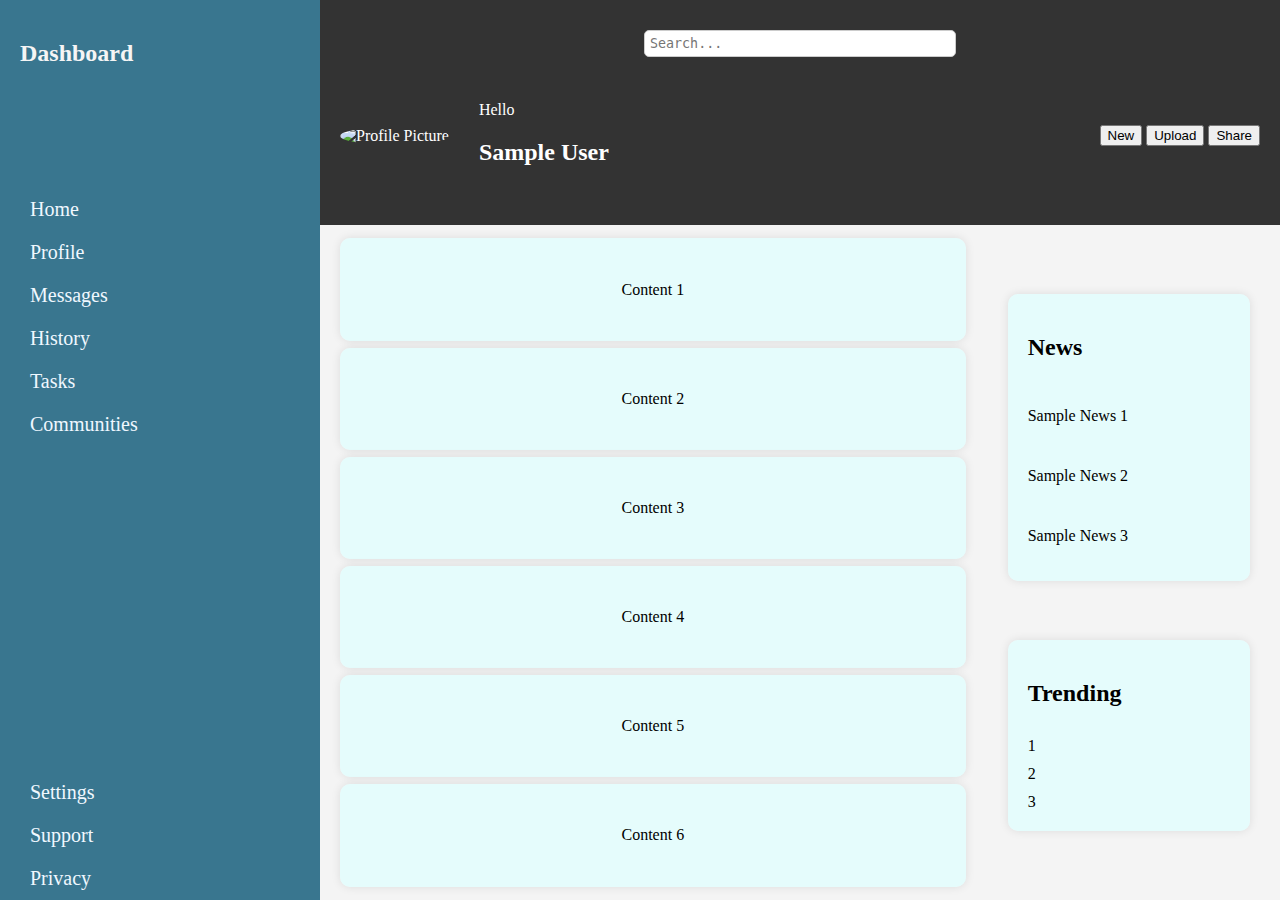
==== Dashboard/index.html @ 2f4f8065 "Dashboard Project" ====
<!DOCTYPE html>
<html lang="en">
<head>
    <meta charset="UTF-8">
    <meta name="viewport" content="width=device-width, initial-scale=1.0">
    <title>Dashboard</title>
    <link rel="stylesheet" href="style.css">
</head>
<body>
    <div class="container">
        <header>
            <div class="search-bar">
                <div class="search-icon"></div>
                <input type="text" placeholder="Search..." id="search">
                <div class="top-profile"></div>
            </div>
            <div class="profile">
                <div class="profile-pic">
                    <img src="#" alt="Profile Picture">
                    <div>
                        <p>Hello</p>
                        <h2>Sample User</h2>
                    </div>
                </div>
                <div class="profile-buttons">
                    <button>New</button>
                    <button>Upload</button>
                    <button>Share</button>
                </div>
            </div>
            
        </header>
        <sidebar>
            <h2>Dashboard</h2>
            <div class="nav">
                <div class="nav-item"><span>Home</span></div>
                <div class="nav-item"><span>Profile</span></div>
                <div class="nav-item"><span>Messages</span></div>
                <div class="nav-item"><span>History</span></div>
                <div class="nav-item"><span>Tasks</span></div>
                <div class="nav-item"><span>Communities</span></div>
            </div>
            <div></div>
            <div></div>
            <div></div>
            <div class="settings">
                <div class="nav-settings"><span>Settings</span></div>
                <div class="nav-settings"><span>Support</span></div>
                <div class="nav-settings"><span>Privacy</span></div>
            </div>
        </sidebar>
        <main>
            
            <div class="content-container">
                <div class="content-main">Content 1</div>
                <div class="content-main">Content 2</div>
                <div class="content-main">Content 3</div>
                <div class="content-main">Content 4</div>
                <div class="content-main">Content 5</div>
                <div class="content-main">Content 6</div>
            </div>
            <div class="content-side">
                <div class="news">
                    <h2>News</h2>
                    <div class="news-item">
                        <p>Sample News 1</p>
                    </div>
                    <div class="news-item">
                        <p>Sample News 2</p>
                    </div>
                    <div class="news-item">
                        <p>Sample News 3</p>
                    </div>
                </div>
                <div class="trend">
                    <h2>Trending</h2>
                    <div>1</div>
                    <div>2</div>
                    <div>3</div>
                </div>
            </div>
        </main>
    </div>    
</body>
</html>
---- Dashboard/style.css ----
body{
    padding: 0;
    margin: 0;
}
html{
    padding: 0;
    margin: 0;
    box-sizing: border-box;
    border: none;
    font-family: verdana;
}
.container{
    display: grid;
    height: 100vh;
    width: 100vw;
    grid-template-columns: 1fr 3fr;
    grid-template-rows: 1fr 3fr;
}
header{
    grid-column: 2/ 3;
    grid-row: 1 / 2;
    background-color: #333;
    color: white;
    padding: 0;
    margin: 0;
}
main{
    grid-column: 2 / 3;
    grid-row: 2 / 3;
    background-color: #f4f4f4;
    padding: 20px;
}
sidebar{
    grid-column: 1 / 2;
    grid-row: 1 / 3;
    background-color: #39768f;
 
    display: flex;
    flex-direction: column; 
    gap: 20px;
    font-family: Verdana;
    color: aliceblue;
    font-size: 20px;
    
    justify-content: space-between;
}
sidebar > h2{
    color: whitesmoke;
    font-size: 24px;
    font-family: Tahoma;
    padding: 20px;
}
.nav,.settings{
    display: flex;
    flex-direction: column;
    cursor: pointer;

}
.nav-item:hover,.nav-settings:hover{
    background-color: #2b4f6d;
    scale: 1.06;
    transition: 300ms;
    animation: ease-in-out;

}
.nav-item,.nav-settings{
    padding: 10px;
}
span{
    padding-left: 20px;
}
header{
    padding: 20px;
    display: flex;
    justify-content: space-between;
    flex-direction: column;
}
.profile{
    display: flex;
    flex-direction: row;
    flex-grow: 2;
    justify-content: space-between;
    align-items: center;
}
.search-bar{
    display: flex;
    flex-direction: row;
    justify-content: space-between;
    align-items: center;
    flex-grow: 1;
}
.search-bar input{
    
    padding: 5px;
    border-radius: 5px;
    border: 1px solid #ccc;
    width:300px;
    font-family: monospace;
}
.profile-pic{
    display: flex;
    flex-direction: row;
    align-content: center;
    align-items: center;
    gap: 30px;
}
.profile-pic img{
    width: fit-content;
    height: fit-content;
    border-radius: 50%;
}
main{
    display: flex;
    flex-direction: row;
    gap: 2rem;
}
.content-container{
    flex-grow: 3;
    display: grid;
    grid-template-columns: repeat(auto-fit,minmax(20rem,1fr));
    gap: 20px;
    align-items: center;
}
.content-side{
    flex-grow: 1;
    display: flex;
    flex-direction: column;
    gap: 20px;
}
.content-main{
    display: flex;
    flex-direction: column;
    gap: 10px;
    background-color: rgba(224, 255, 255, 0.747);
    padding: 20px;
    border-radius: 10px;
    box-shadow: 0 0 10px rgba(0, 0, 0, 0.1);
    align-items: center;
    justify-content: center;
    height: 70%;
}
.content-side{
    display: flex;
    flex-direction: column;
    align-items: space-between;
    justify-content: space-evenly;
    padding: 10px;
 
}
.trend{
    display: flex;
    flex-direction: column;
    gap: 10px;
    background-color: rgba(224, 255, 255, 0.747);
    padding: 20px;
    border-radius: 10px;
    box-shadow: 0 0 10px rgba(0, 0, 0, 0.1);
}
.news{
    display: flex;
    flex-direction: column;
    gap: 10px;
    background-color: rgba(224, 255, 255, 0.747);
    padding: 20px;
    border-radius: 10px;
    box-shadow: 0 0 10px rgba(0, 0, 0, 0.1);
}
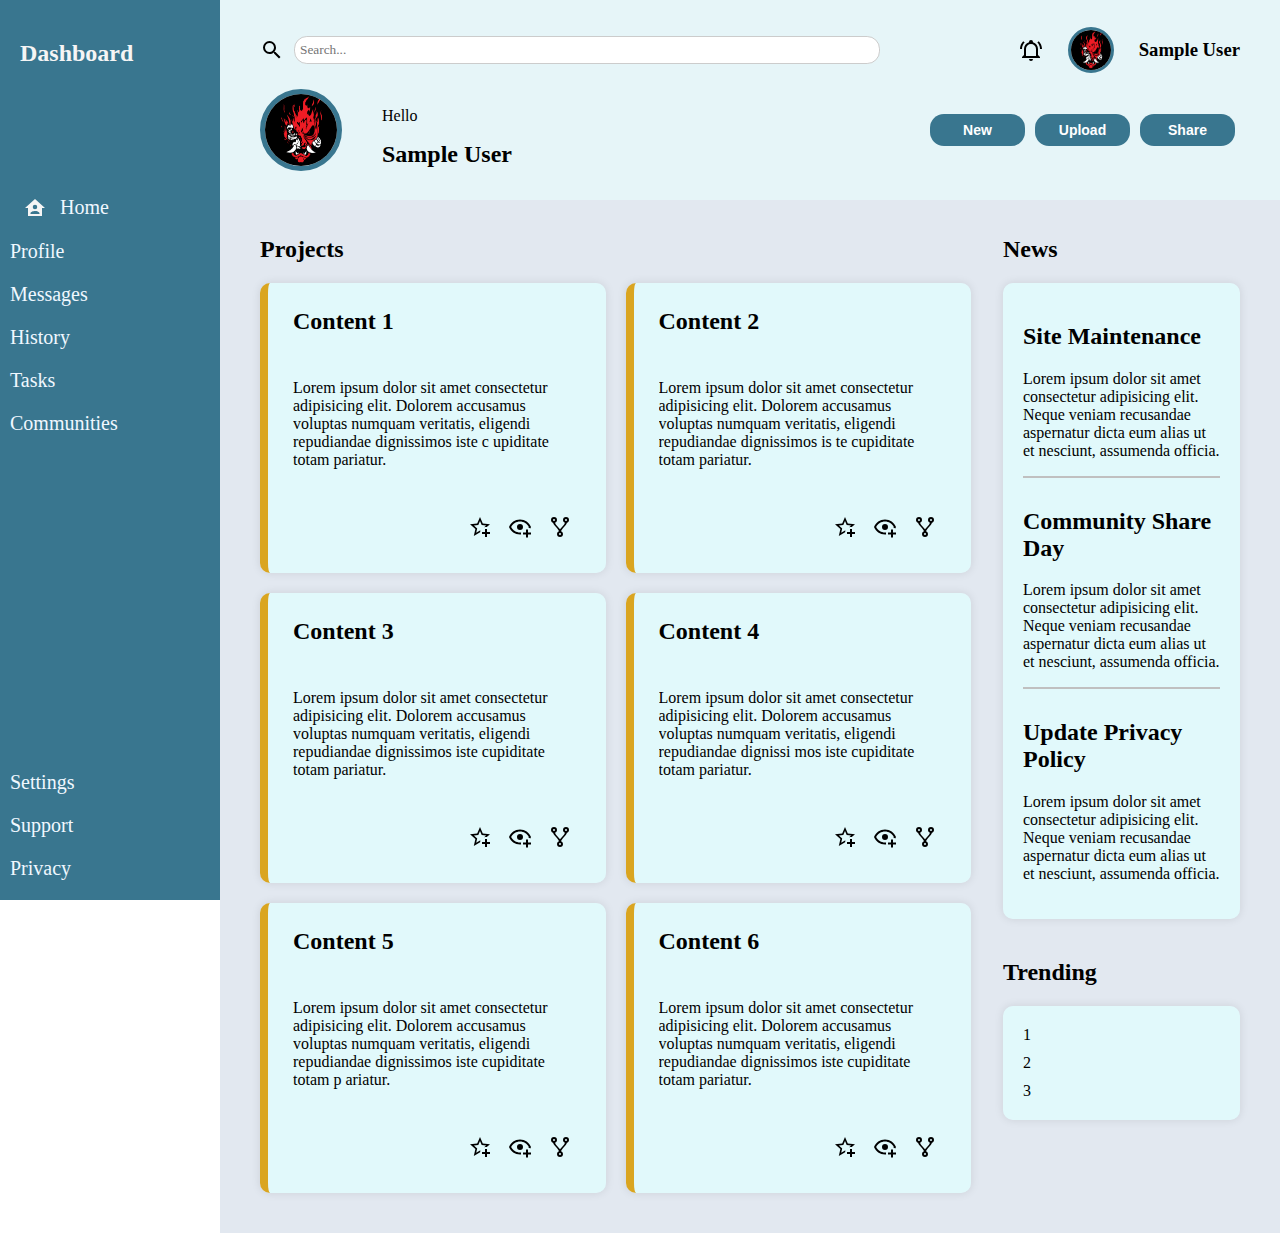
==== commit 2b485c97: "added SVG and fixed main content display" ====
--- a/Dashboard/index.html
+++ b/Dashboard/index.html
@@ -10,14 +10,20 @@
     <div class="container">
         <header>
             <div class="search-bar">
-                <div class="search-icon"></div>
-                <input type="text" placeholder="Search..." id="search">
-                <div class="top-profile"></div>
+                <div class="top-search">
+                    <div class="search-icon"></div>
+                    <input type="text" placeholder="Search..." id="search">
+                </div>
+                <div class="top-profile"> 
+                    <div class="alert icon"></div>
+                    <img src="images/profile-pic.jpg" class="profile-pic-img" id="profile-pic-small"/>
+                    <h3 class="username">Sample User</h3>
+                </div>
             </div>
             <div class="profile">
                 <div class="profile-pic">
-                    <img src="#" alt="Profile Picture">
-                    <div>
+                    <img src="images/profile-pic.jpg" alt="Profile Picture" class="profile-pic-img">
+                    <div class="welcome-message">
                         <p>Hello</p>
                         <h2>Sample User</h2>
                     </div>
@@ -33,7 +39,7 @@
         <sidebar>
             <h2>Dashboard</h2>
             <div class="nav">
-                <div class="nav-item"><span>Home</span></div>
+                <div class="nav-item"><div class="home-icon" id="icon"></div><span>Home</span></div>
                 <div class="nav-item"><span>Profile</span></div>
                 <div class="nav-item"><span>Messages</span></div>
                 <div class="nav-item"><span>History</span></div>
@@ -50,33 +56,144 @@
             </div>
         </sidebar>
         <main>
-            
-            <div class="content-container">
-                <div class="content-main">Content 1</div>
-                <div class="content-main">Content 2</div>
-                <div class="content-main">Content 3</div>
-                <div class="content-main">Content 4</div>
-                <div class="content-main">Content 5</div>
-                <div class="content-main">Content 6</div>
+            <div class="content-right"><h2>Projects</h2>
+                <div class="content-container">
+                    <div class="content-main">
+                        <h2>Content 1</h2>
+                        <p>Lorem ipsum dolor sit amet consectetur adipisicing elit.
+                            Dolorem accusamus voluptas numquam veritatis, eligendi 
+                            repudiandae dignissimos iste c
+                            upiditate totam 
+                            pariatur.</p>
+                        <div class="action-buttons">
+                            <div class="icon star">
+                                
+                            </div>
+                            <div class="icon view">
+
+                            </div>
+                            <div class="icon fork">
+
+                            </div>
+                        </div>
+
+                    </div>
+                    <div class="content-main">
+                        <h2>Content 2</h2>
+                        <p>Lorem ipsum dolor sit amet consectetur adipisicing elit.
+                            Dolorem accusamus voluptas numquam veritatis, eligendi 
+                            repudiandae dignissimos is
+                            te cupiditate totam pariatur.</p>
+                        <div class="action-buttons">
+                            <div class="icon star">
+                                
+                            </div>
+                            <div class="icon view">
+
+                            </div>
+                            <div class="icon fork">
+
+                            </div>
+                        </div>
+                    </div>
+                    <div class="content-main">
+                        <h2>Content 3</h2>
+                        <p>Lorem ipsum dolor sit amet consectetur adipisicing elit.
+                            Dolorem accusamus voluptas numquam veritatis, eligendi 
+                            repudiandae dignissimos 
+                            iste cupiditate totam pariatur.</p>
+                        <div class="action-buttons">
+                            <div class="icon star">
+                                
+                            </div>
+                            <div class="icon view">
+
+                            </div>
+                            <div class="icon fork">
+
+                            </div>
+                        </div>
+                    </div>
+                    <div class="content-main">
+                        <h2>Content 4</h2>
+                        <p>Lorem ipsum dolor sit amet consectetur adipisicing elit.
+                            Dolorem accusamus voluptas numquam veritatis, eligendi 
+                            repudiandae dignissi
+                            mos iste cupiditate totam pariatur.</p>
+                        <div class="action-buttons">
+                            <div class="icon star">
+                                
+                            </div>
+                            <div class="icon view">
+
+                            </div>
+                            <div class="icon fork">
+
+                            </div>
+                        </div>
+                    </div>
+                    <div class="content-main">
+                        <h2>Content 5</h2>
+                        <p>Lorem ipsum dolor sit amet consectetur adipisicing elit.
+                            Dolorem accusamus voluptas numquam veritatis, eligendi 
+                            repudiandae dignissimos iste cupiditate totam p
+                            ariatur.</p>
+                        <div class="action-buttons">
+                            <div class="icon star">
+                                
+                            </div>
+                            <div class="icon view">
+
+                            </div>
+                            <div class="icon fork">
+
+                            </div>
+                        </div>
+                    </div>
+                    <div class="content-main">
+                        <h2>Content 6</h2>
+                        <p>Lorem ipsum dolor sit amet consectetur adipisicing elit.
+                            Dolorem accusamus voluptas numquam veritatis, eligendi 
+                            repudiandae dignissimos iste cupiditate totam pariatur.</p>
+                        <div class="action-buttons">
+                            <div class="icon star">
+                                
+                            </div>
+                            <div class="icon view">
+
+                            </div>
+                            <div class="icon fork">
+
+                            </div>
+                        </div>
+                    </div>
+                </div>
             </div>
             <div class="content-side">
-                <div class="news">
+                <div>
                     <h2>News</h2>
-                    <div class="news-item">
-                        <p>Sample News 1</p>
-                    </div>
-                    <div class="news-item">
-                        <p>Sample News 2</p>
-                    </div>
-                    <div class="news-item">
-                        <p>Sample News 3</p>
-                    </div>
-                </div>
-                <div class="trend">
-                    <h2>Trending</h2>
-                    <div>1</div>
-                    <div>2</div>
-                    <div>3</div>
+                    <div class="news">
+                        <div class="news-item">
+                            <h2>Site Maintenance</h2>
+                            <p>Lorem ipsum dolor sit amet consectetur adipisicing elit. Neque veniam recusandae aspernatur dicta eum alias ut et nesciunt, assumenda officia.</p>
+                        </div>
+                        <div class="news-item">
+                            <h2>Community Share Day</h2>
+                            <p>Lorem ipsum dolor sit amet consectetur adipisicing elit. Neque veniam recusandae aspernatur dicta eum alias ut et nesciunt, assumenda officia.</p>
+                        </div>
+                        <div class="news-item">
+                            <h2>Update Privacy Policy</h2>
+                            <p>Lorem ipsum dolor sit amet consectetur adipisicing elit. Neque veniam recusandae aspernatur dicta eum alias ut et nesciunt, assumenda officia.</p>
+                        </div>
+                    </div>
+                </div>
+                <div>
+                    <h2>Trending</h2>                
+                    <div class="trend">                    
+                        <div>1</div>
+                        <div>2</div>
+                        <div>3</div>
+                    </div>
                 </div>
             </div>
         </main>
--- a/Dashboard/style.css
+++ b/Dashboard/style.css
@@ -11,38 +11,51 @@
 }
 .container{
     display: grid;
-    height: 100vh;
-    width: 100vw;
-    grid-template-columns: 1fr 3fr;
-    grid-template-rows: 1fr 3fr;
+    min-height: 100vh;
+    max-width: 2000px;
+    grid-template-columns: 220px 3fr;
+    grid-template-rows: 200px 3fr;
+    padding: 0;
+    margin:0 auto;
 }
 header{
     grid-column: 2/ 3;
     grid-row: 1 / 2;
-    background-color: #333;
-    color: white;
-    padding: 0;
+    background-color: rgb(230, 245, 248);
+    color: black;
+    padding: 20px 40px;
     margin: 0;
+    box-shadow: 0 0 10px rgba(0, 0, 0, 0.1);
+  
+    display: flex;
+    justify-content: space-between;
+    flex-direction: column;
 }
 main{
     grid-column: 2 / 3;
     grid-row: 2 / 3;
-    background-color: #f4f4f4;
-    padding: 20px;
+    background-color: rgb(226, 232, 240);
+    padding: 2.5rem;
+    display: flex;
+    flex-direction: row;
+    gap: 2rem;
+    padding-top: 1rem;
 }
 sidebar{
     grid-column: 1 / 2;
     grid-row: 1 / 3;
     background-color: #39768f;
- 
+    position: fixed; 
     display: flex;
     flex-direction: column; 
     gap: 20px;
     font-family: Verdana;
     color: aliceblue;
-    font-size: 20px;
-    
-    justify-content: space-between;
+    font-size: 20px;    
+    justify-content: space-between;
+    height: 100%;
+    width: 220px;
+    overflow: hidden;
 }
 sidebar > h2{
     color: whitesmoke;
@@ -53,49 +66,58 @@
 .nav,.settings{
     display: flex;
     flex-direction: column;
-    cursor: pointer;
-
+    cursor: pointer;   
+}
+.settings{
+    padding-bottom:10px ;
 }
 .nav-item:hover,.nav-settings:hover{
     background-color: #2b4f6d;
     scale: 1.06;
     transition: 300ms;
-    animation: ease-in-out;
+
 
 }
 .nav-item,.nav-settings{
     padding: 10px;
+    transition: all 300ms;
+    display: flex;
+    align-items: flex-start;
 }
 span{
-    padding-left: 20px;
-}
-header{
-    padding: 20px;
-    display: flex;
-    justify-content: space-between;
-    flex-direction: column;
-}
+    padding-left: 0;
+}
+
 .profile{
     display: flex;
     flex-direction: row;
     flex-grow: 2;
     justify-content: space-between;
     align-items: center;
+    padding: 0px;
 }
 .search-bar{
     display: flex;
     flex-direction: row;
     justify-content: space-between;
-    align-items: center;
-    flex-grow: 1;
+    flex: 1;
+    gap: 50px;
+}
+.top-search{
+    display: flex;
+    flex-direction: row;
+    align-items: center;
+    justify-content: space-between;
+    gap: 10px;
+    flex: 2;
 }
 .search-bar input{
     
     padding: 5px;
-    border-radius: 5px;
+    border-radius: 0.8rem;
     border: 1px solid #ccc;
-    width:300px;
-    font-family: monospace;
+    font-family: verdana;
+    width: 100%;
 }
 .profile-pic{
     display: flex;
@@ -104,30 +126,44 @@
     align-items: center;
     gap: 30px;
 }
-.profile-pic img{
-    width: fit-content;
-    height: fit-content;
+.profile-pic-img{
+    width: 4.5rem;
+    height: 4.5rem; 
     border-radius: 50%;
-}
-main{
-    display: flex;
-    flex-direction: row;
-    gap: 2rem;
-}
+    border: 5px solid #39768f;
+}
+
 .content-container{
-    flex-grow: 3;
+    flex:3;
     display: grid;
     grid-template-columns: repeat(auto-fit,minmax(20rem,1fr));
     gap: 20px;
     align-items: center;
 }
+.content-right{
+    flex: 3;
+}
 .content-side{
     flex-grow: 1;
     display: flex;
     flex-direction: column;
     gap: 20px;
+    display: flex;
+    flex-direction: column;
+    align-items: space-between;    
+    flex: 1;
 }
 .content-main{
+    display: flex;
+    flex-direction: column;
+    background-color: rgba(224, 255, 255, 0.747);
+    padding: 25px;
+    border-radius: 10px;
+    box-shadow: 0 0 10px rgba(0, 0, 0, 0.1); 
+    height: 15rem;
+    border-left: 8px solid goldenrod;
+}
+.trend{
     display: flex;
     flex-direction: column;
     gap: 10px;
@@ -135,19 +171,8 @@
     padding: 20px;
     border-radius: 10px;
     box-shadow: 0 0 10px rgba(0, 0, 0, 0.1);
-    align-items: center;
-    justify-content: center;
-    height: 70%;
-}
-.content-side{
-    display: flex;
-    flex-direction: column;
-    align-items: space-between;
-    justify-content: space-evenly;
-    padding: 10px;
- 
-}
-.trend{
+}
+.news{
     display: flex;
     flex-direction: column;
     gap: 10px;
@@ -156,12 +181,127 @@
     border-radius: 10px;
     box-shadow: 0 0 10px rgba(0, 0, 0, 0.1);
 }
+.profile-buttons button{
+    background-color: #39768f;
+    color: rgb(255, 255, 255);
+    font-weight: 600;
+    width: 95px;
+    font-size: 14px;
+    border-width: initial;
+    border-style: none;
+    border-color: initial;
+    border-image: initial;
+    padding: 0.5rem 0px;
+    border-radius: 14px;
+    margin: 5px;
+}
+.profile-buttons{
+    display: flex;
+    flex-wrap: wrap;
+    justify-content: flex-end;
+    align-items: flex-end;
+}
+.news div{
+    border-bottom: 2px solid silver;
+}
+.news div:last-child{
+    border-bottom: none;
+}
 .news{
-    display: flex;
-    flex-direction: column;
-    gap: 10px;
-    background-color: rgba(224, 255, 255, 0.747);
     padding: 20px;
-    border-radius: 10px;
-    box-shadow: 0 0 10px rgba(0, 0, 0, 0.1);
+}
+.content-main p{
+    display:flex;
+    white-space: normal;
+    flex-grow: 5;
+    align-items: center;
+    overflow: hidden;
+    text-overflow: ellipsis;
+    text-wrap: wrap;
+
+}
+.content-main h2{
+    flex-grow: 1;
+    display: flex;
+    margin:  0 0;
+}
+.icon{
+    width: 2rem;
+    height: 2rem;
+    background-color: black;
+    cursor: pointer;
+    transition: all 200ms;
+}
+.action-buttons{
+    display: flex;
+    flex-direction: row;
+    justify-content: end;
+    padding: 5px;
+    margin: 4px;
+    gap: 1rem;    
+}
+.home-icon{
+    mask: url(images/home-account.svg) no-repeat center;    
+}
+#icon{
+    width: 50px;
+    background-color: whitesmoke;
+    height: 1.5rem;
+}
+.welcome-message{
+    display: flex;
+    flex-direction: column;
+    align-items: flex-start;
+    justify-content: center;
+    padding: 10px;
+}
+.welcome-message h2{
+    margin: 0;
+}
+
+.icon{
+    width: 1.5rem;
+    height: 1.5rem;
+    background-color: black;
+    cursor: pointer;
+    transition: all 200ms;
+}
+.star{
+    mask: url(images/star-plus-outline.svg) no-repeat center;
+}
+.view{
+    mask: url(images/eye-plus-outline.svg) no-repeat center;
+}
+.fork{
+    mask: url(images/source-fork.svg) no-repeat center;
+}
+.top-profile #profile-pic-small{
+    height: 2.5rem;
+    width: 2.5rem;
+    border-radius: 50%;
+    outline: none;
+    border: 3px solid #39768f;
+}
+.top-profile{
+    display: flex;
+    flex-direction: row;
+    align-items: center;
+    gap: 25px;
+    flex: 1;
+    justify-content: flex-end;
+}
+.alert{
+    mask: url(images/bell-ring-outline.svg) no-repeat center;
+    height: 1.5rem;
+    width: 1.5rem;
+    aspect-ratio: 1;
+}
+.search-icon{
+    mask: url(images/magnify.svg) no-repeat center;
+    height: 1.5rem;
+    width: 1.5rem;
+    aspect-ratio: 1;
+    background-color: black;
+    cursor: pointer;
+    transition: all 200ms;
 }